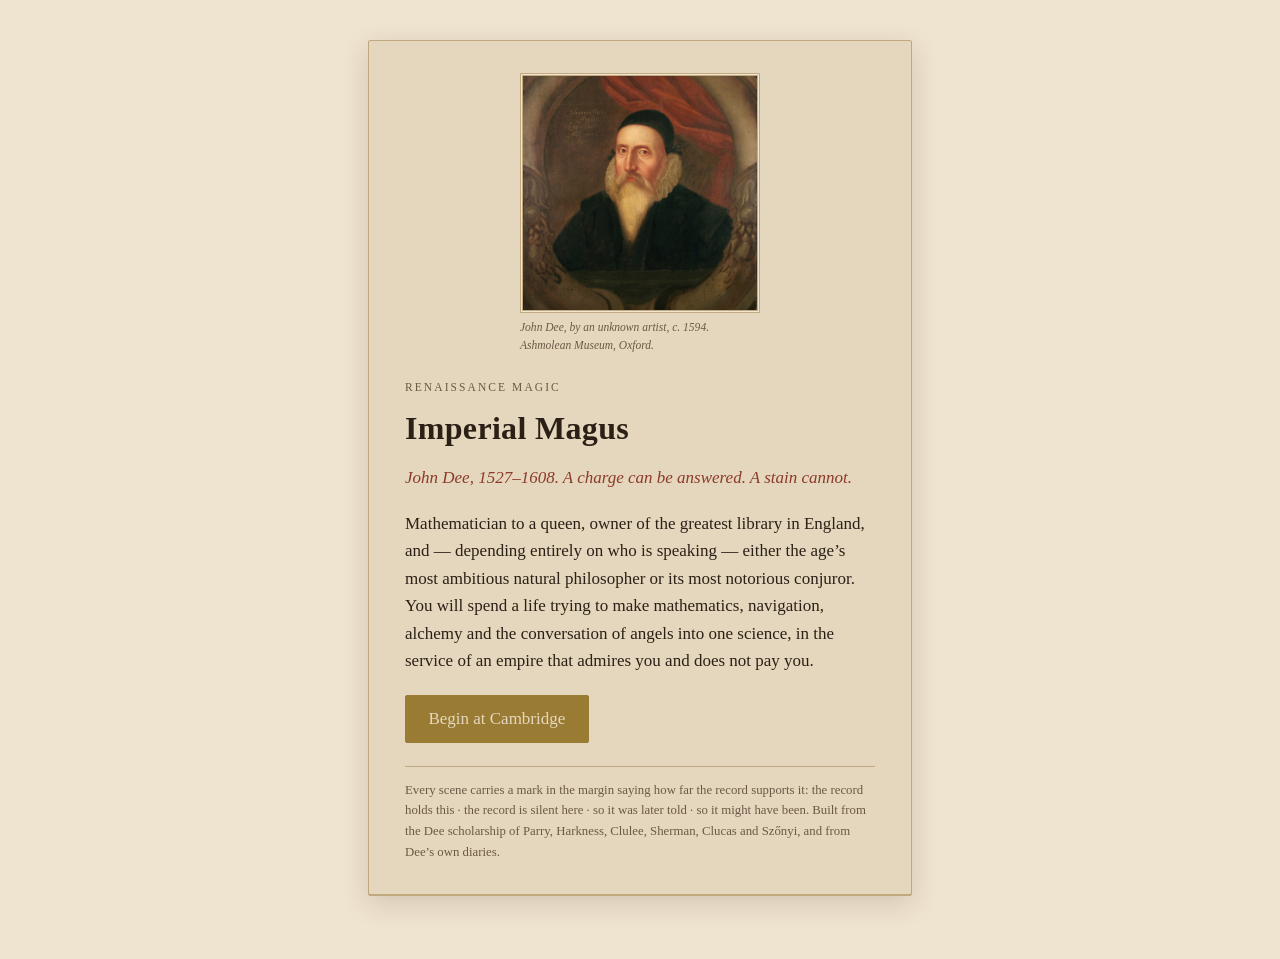
==== index.html @ 3ba56849 "Imperial Magus: playable prototype + the Dee Portal A historically grounded visual novel about John " ====
<!doctype html>
<html lang="en">
<head>
<meta charset="utf-8">
<meta name="viewport" content="width=device-width, initial-scale=1">
<title>Imperial Magus — John Dee | Renaissance Magic</title>
<meta name="description" content="A historically grounded visual novel about John Dee (1527-1608): mathematics, empire, angels, and a slander no argument could reach.">
<link rel="icon" href="./favicon.svg" type="image/svg+xml">
<link rel="stylesheet" href="./engine/engine.css?v=3">
</head>
<body data-palette="vellum">
<main id="app"></main>
<script type="module">
  import { boot } from './engine/main.js?v=3';
  import { pack } from './content/pack.js?v=3';
  boot(pack);
</script>
</body>
</html>
---- engine/engine.css ----
/* engine.css — protagonist-neutral structure and type.
   Colour lives entirely in tokens, so a content pack can ramp the palette per act
   (FOUNDER.md's technique) without touching layout. */

:root {
  --ink: #2b2016;
  --ink-2: #6b5847;
  --marginal: #8c3a2b;      /* the second ink */
  --paper: #efe4cf;
  --paper-2: #e5d7bd;
  --rule: #c0a97f;
  --gold: #9a7b34;
  --shadow: rgba(60, 40, 20, 0.16);
  --measure: 34rem;
}

* { box-sizing: border-box; }

body {
  margin: 0;
  padding: 2.5rem 1.25rem 4rem;
  background: var(--paper);
  color: var(--ink);
  font-family: "Iowan Old Style", "Palatino Linotype", Palatino, Georgia, serif;
  font-size: 1.0625rem;
  line-height: 1.62;
  transition: background 700ms ease, color 700ms ease;
  min-height: 100vh;
}

/* --- palette ramp: the page ages with the man (NARRATIVE_DESIGN §5) --------- */
body[data-palette="vellum"]      { --paper:#efe4cf; --paper-2:#e5d7bd; --ink:#2b2016; --rule:#c0a97f; }
body[data-palette="vellum-warm"] { --paper:#f0e2c6; --paper-2:#e6d4b0; --ink:#2a1d12; --rule:#c4a86f; --gold:#a8842f; }
body[data-palette="glass"]       { --paper:#dfe0da; --paper-2:#d2d5d0; --ink:#1d2124; --rule:#9aa3a1; --marginal:#3f5a63; --gold:#7d8a86; }
body[data-palette="prague"]      { --paper:#241d17; --paper-2:#2e2419; --ink:#e8dcc2; --ink-2:#b7a385; --rule:#7a5f2b; --marginal:#d9a86a; --gold:#c9a34a; --shadow:rgba(0,0,0,.5); }
body[data-palette="faded"]       { --paper:#e9e3d4; --paper-2:#e2dbc9; --ink:#4a4136; --ink-2:#8a8171; --rule:#cabfa5; --marginal:#8d6a5c; --measure:32rem; }

#app { display: flex; justify-content: center; }

.card {
  width: 100%;
  max-width: var(--measure);
  background: var(--paper-2);
  border: 1px solid var(--rule);
  border-radius: 2px;
  padding: 2rem 2.25rem;
  box-shadow: 0 1px 0 var(--rule), 0 8px 28px var(--shadow);
  animation: rise 420ms ease both;
}
@keyframes rise { from { opacity: 0; transform: translateY(6px); } to { opacity: 1; transform: none; } }

h1 { font-size: 2rem; margin: 0.2rem 0 0.6rem; letter-spacing: 0.01em; }
h2 { font-size: 1.5rem; margin: 0.2rem 0 0.9rem; }
h3 { font-size: 1.05rem; margin: 2rem 0 0.5rem; }
h4 { font-size: 0.9rem; margin: 1.2rem 0 0.35rem; letter-spacing: .06em; text-transform: uppercase; color: var(--ink-2); font-weight: 600; }

.eyebrow {
  font-size: 0.72rem; letter-spacing: 0.18em; text-transform: uppercase;
  color: var(--ink-2); margin: 0 0 0.4rem;
}
.tagline { font-style: italic; color: var(--marginal); margin: 0 0 1.1rem; }
.premise, .act-text, .scene, .ending-text { margin: 0 0 1.25rem; }
.act-text { font-style: italic; }
.note { font-size: 0.8rem; color: var(--ink-2); margin: 1.4rem 0 0; border-top: 1px solid var(--rule); padding-top: 0.8rem; }

/* --- the act mark: a drawn figure from Dee's own geometry ------------------ */
.act-mark { margin: 0 0 1.4rem; display: flex; justify-content: center; }
.act-mark svg { width: 7.5rem; height: auto; color: var(--gold); opacity: .85;
  animation: ink 900ms ease both; }
@keyframes ink { from { opacity: 0; transform: scale(.97); } to { opacity: .85; transform: none; } }

/* --- tipped-in plates: period images with caption and nothing louder --------- */
.plate { margin: 0 0 1.3rem; }
.plate img { display: block; width: 100%; height: auto; border: 1px solid var(--rule);
  filter: sepia(.08) contrast(.97); background: var(--paper); }
.plate figcaption { font-size: .72rem; font-style: italic; color: var(--ink-2);
  padding-top: .4rem; line-height: 1.5; }
.frontispiece { max-width: 15rem; margin: 0 auto 1.5rem; }
.frontispiece img { border-width: 3px; border-style: double; }
.coda-plate { max-width: 20rem; margin: 1.6rem auto; }

/* option number keys — quiet, for the replayer */
.option .key { display: inline-block; min-width: 1.1rem; margin-right: .45rem;
  font-size: .68rem; color: var(--ink-2); opacity: .55; font-variant-numeric: tabular-nums; }

/* --- the scene header: date left, cataloguer's mark right ------------------ */
.scene-head { display: flex; justify-content: space-between; align-items: baseline; gap: 1rem; border-bottom: 1px solid var(--rule); padding-bottom: .5rem; margin-bottom: 1.1rem; }
.scene-head .eyebrow { margin: 0; }
.mark { margin: 0; font-size: .72rem; font-style: italic; color: var(--marginal); opacity: .85; white-space: nowrap; }

/* --- options: underlinings a reader would make ---------------------------- */
.options { display: flex; flex-direction: column; gap: 0.55rem; margin-bottom: 1.5rem; }
.option {
  font: inherit; text-align: left; color: var(--ink);
  background: transparent; border: 1px solid var(--rule); border-radius: 2px;
  padding: 0.7rem 0.9rem; cursor: pointer;
  transition: background 140ms ease, border-color 140ms ease, transform 90ms ease;
}
.option:hover { background: var(--paper); border-color: var(--gold); }
.option:active { transform: translateY(1px); }
.option.capability { border-left: 3px solid var(--gold); }
.option .cap { color: var(--gold); font-variant: small-caps; letter-spacing: .04em; }

button.primary {
  font: inherit; cursor: pointer; color: var(--paper-2); background: var(--gold);
  border: 1px solid var(--gold); border-radius: 2px; padding: 0.6rem 1.4rem;
}
button.primary:hover { filter: brightness(1.08); }
.actions { display: flex; gap: 0.6rem; flex-wrap: wrap; }
.actions button:not(.primary) {
  font: inherit; cursor: pointer; background: transparent; color: var(--ink);
  border: 1px solid var(--rule); border-radius: 2px; padding: 0.6rem 1.4rem;
}

/* --- the persistent panel: quiet, peripheral, never demanding -------------- */
.panel { border-top: 1px solid var(--rule); padding-top: 0.8rem; display: flex; justify-content: space-between; align-items: flex-end; gap: 1rem; }
.verbs { list-style: none; margin: 0; padding: 0; display: grid; grid-template-columns: repeat(2, minmax(0, 1fr)); gap: 0.15rem 1.1rem; flex: 1; }
.verbs li { display: grid; grid-template-columns: 5.2rem 1fr 1.1rem; align-items: center; gap: .4rem; font-size: 0.72rem; color: var(--ink-2); }
.verbs span { font-variant: small-caps; letter-spacing: .04em; }
.verbs i { height: 2px; background: var(--rule); position: relative; }
.verbs i::after { content: ""; position: absolute; inset: 0 auto 0 0; width: calc(var(--n) / 8 * 100%); background: var(--gold); }
.verbs b { font-weight: 500; font-size: .7rem; text-align: right; }
.progress { margin: 0; font-size: 0.72rem; color: var(--ink-2); white-space: nowrap; }

/* --- the consequence beat: a marginal annotation, in a second ink ---------- */
.consequence-card { background: transparent; border: 0; box-shadow: none; padding-top: 3rem; }
.marginal {
  font-style: italic; color: var(--marginal); font-size: 1.1rem; line-height: 1.7;
  border-left: 2px solid var(--marginal); padding-left: 1.1rem; margin: 0 0 2rem;
  transform: rotate(-0.35deg); transform-origin: left center;
}

/* --- the catalogue ending -------------------------------------------------- */
.epilogue { border-left: 2px solid var(--rule); padding-left: 1rem; color: var(--ink-2); }
.coda { font-style: italic; color: var(--marginal); }
.catalogue-title { border-top: 1px solid var(--rule); padding-top: 1.2rem; font-variant: small-caps; letter-spacing: .05em; }
.shelf ul { list-style: none; margin: 0; padding: 0; }
.shelf li { font-size: 0.85rem; padding: 0.3rem 0; border-bottom: 1px dotted var(--rule);
  display: grid; grid-template-columns: 9.5rem 1fr; gap: 0.75rem; align-items: baseline; }
.shelf .date { color: var(--ink-2); font-size: 0.72rem; font-variant-numeric: tabular-nums; }

@media (max-width: 34rem) {
  body { padding: 1.25rem 0.85rem 3rem; }
  .card { padding: 1.4rem 1.25rem; }
  h1 { font-size: 1.6rem; }
  .verbs { grid-template-columns: 1fr; }
  .panel { flex-direction: column; align-items: stretch; }
  .shelf li { grid-template-columns: 1fr; gap: 0.1rem; }
}
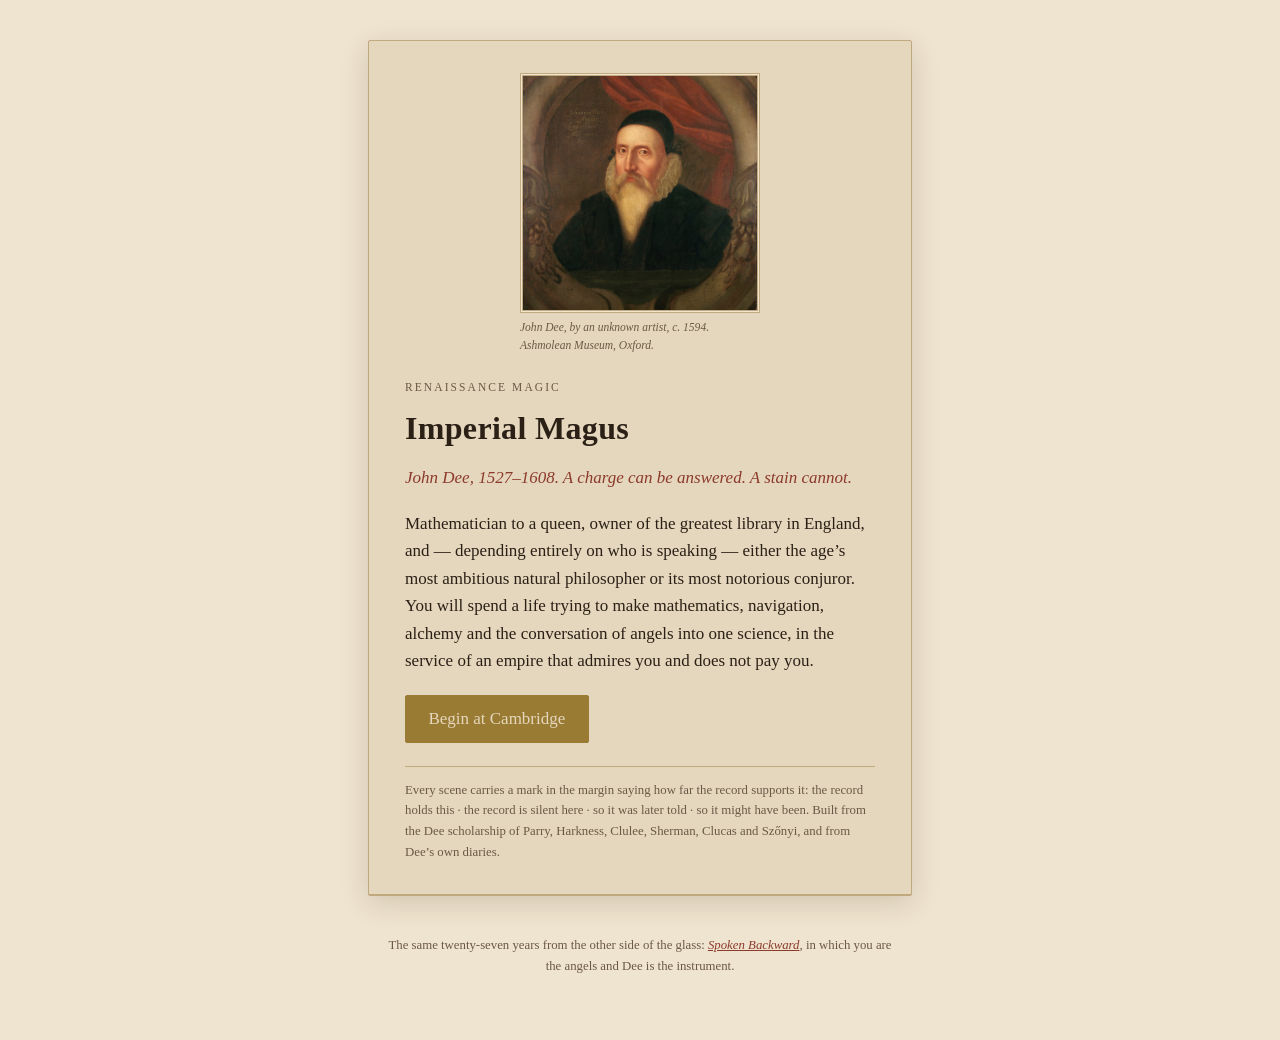
==== commit 9677bfea: "Mobile pass, animation robustness, and a link between the two games Exported from VisualNovels.  - N" ====
--- a/index.html
+++ b/index.html
@@ -7,9 +7,23 @@
 <meta name="description" content="A historically grounded visual novel about John Dee (1527-1608): mathematics, empire, angels, and a slander no argument could reach.">
 <link rel="icon" href="./favicon.svg" type="image/svg+xml">
 <link rel="stylesheet" href="./engine/engine.css?v=3">
+<style>
+  /* Sibling link. Kept here rather than in the shared engine.css so that nothing about
+     the other games in the series can be affected by it. */
+  .sibling { max-width: 34rem; margin: 2.5rem auto 0; padding: 0 1.25rem; text-align: center;
+    font-family: "Iowan Old Style", "Palatino Linotype", Palatino, Georgia, serif;
+    font-size: .8rem; line-height: 1.6; color: #6b5847; }
+  .sibling a { color: #8c3a2b; }
+  .sibling em { font-style: italic; }
+</style>
 </head>
 <body data-palette="vellum">
 <main id="app"></main>
+<footer class="sibling">
+  The same twenty-seven years from the other side of the glass:
+  <a href="https://t3dy.github.io/DeeVisualNovel/AngelPOV/"><em>Spoken Backward</em></a>,
+  in which you are the angels and Dee is the instrument.
+</footer>
 <script type="module">
   import { boot } from './engine/main.js?v=3';
   import { pack } from './content/pack.js?v=3';
